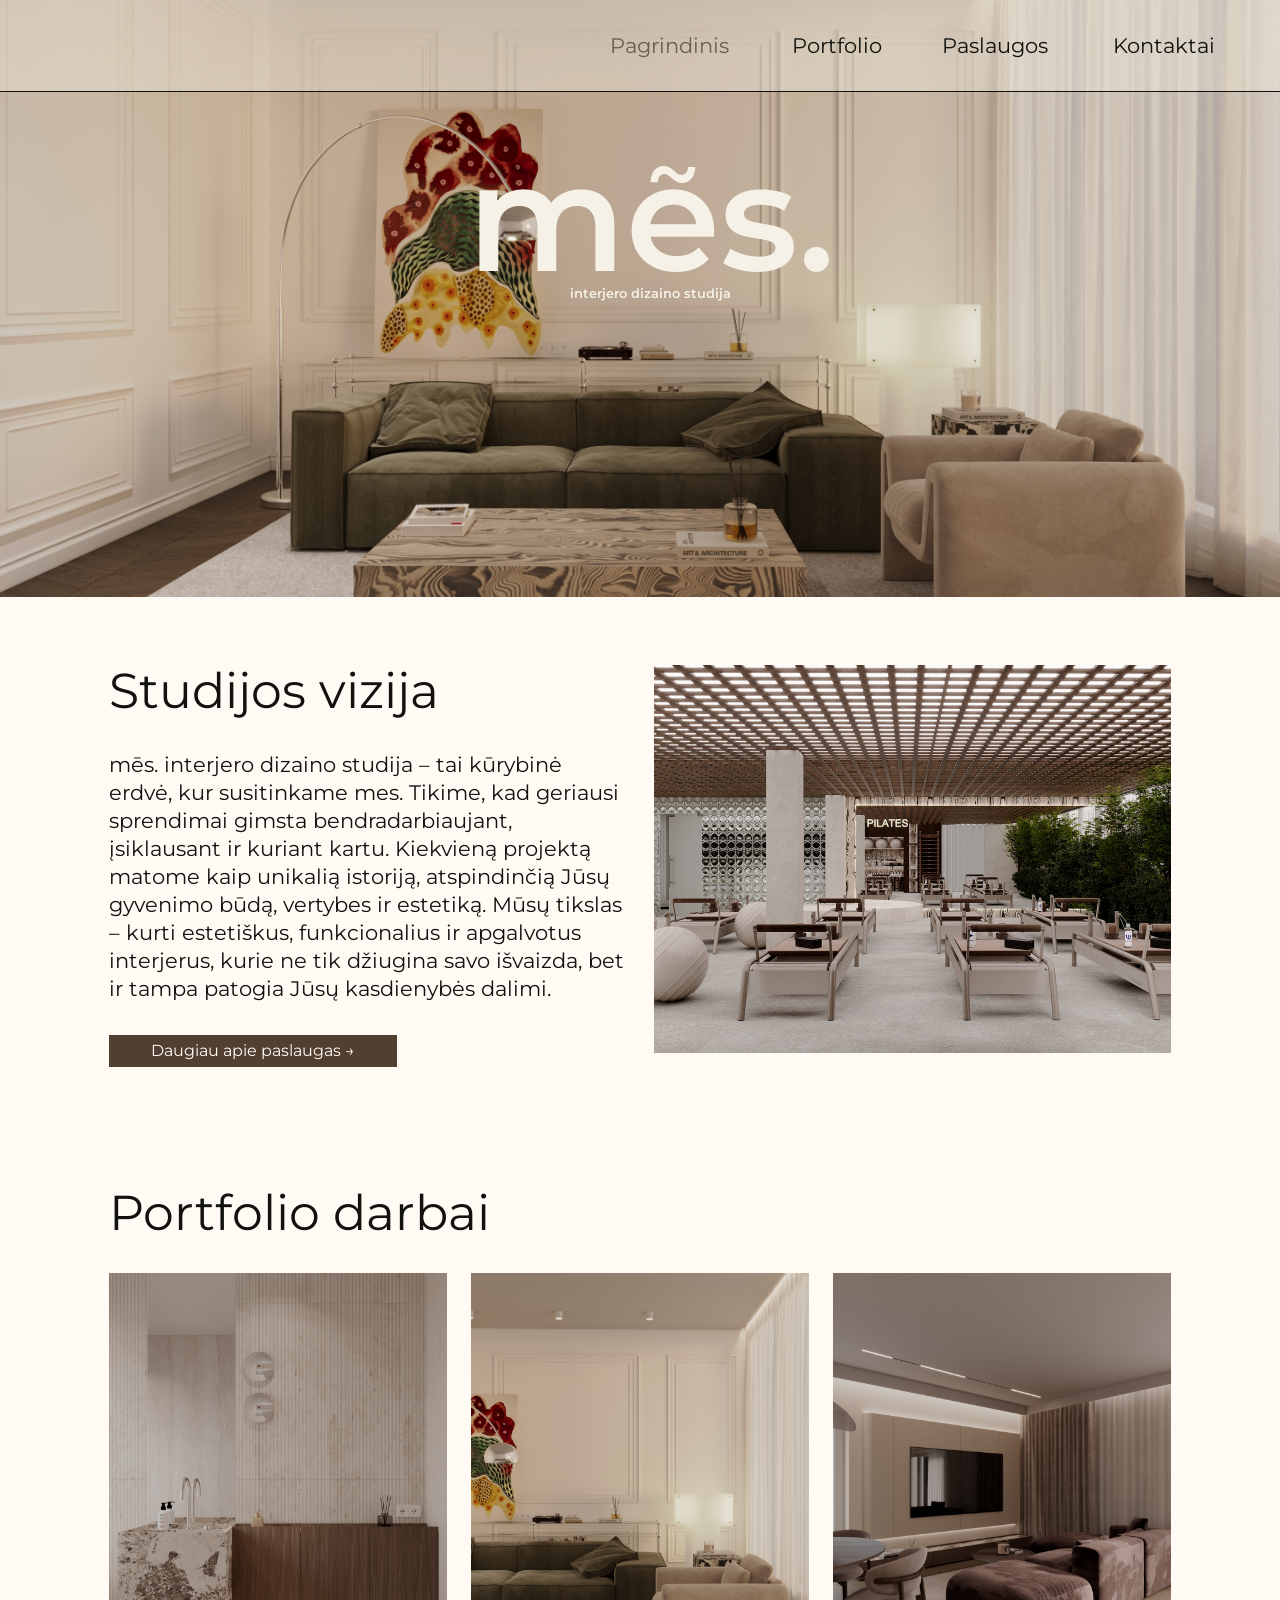
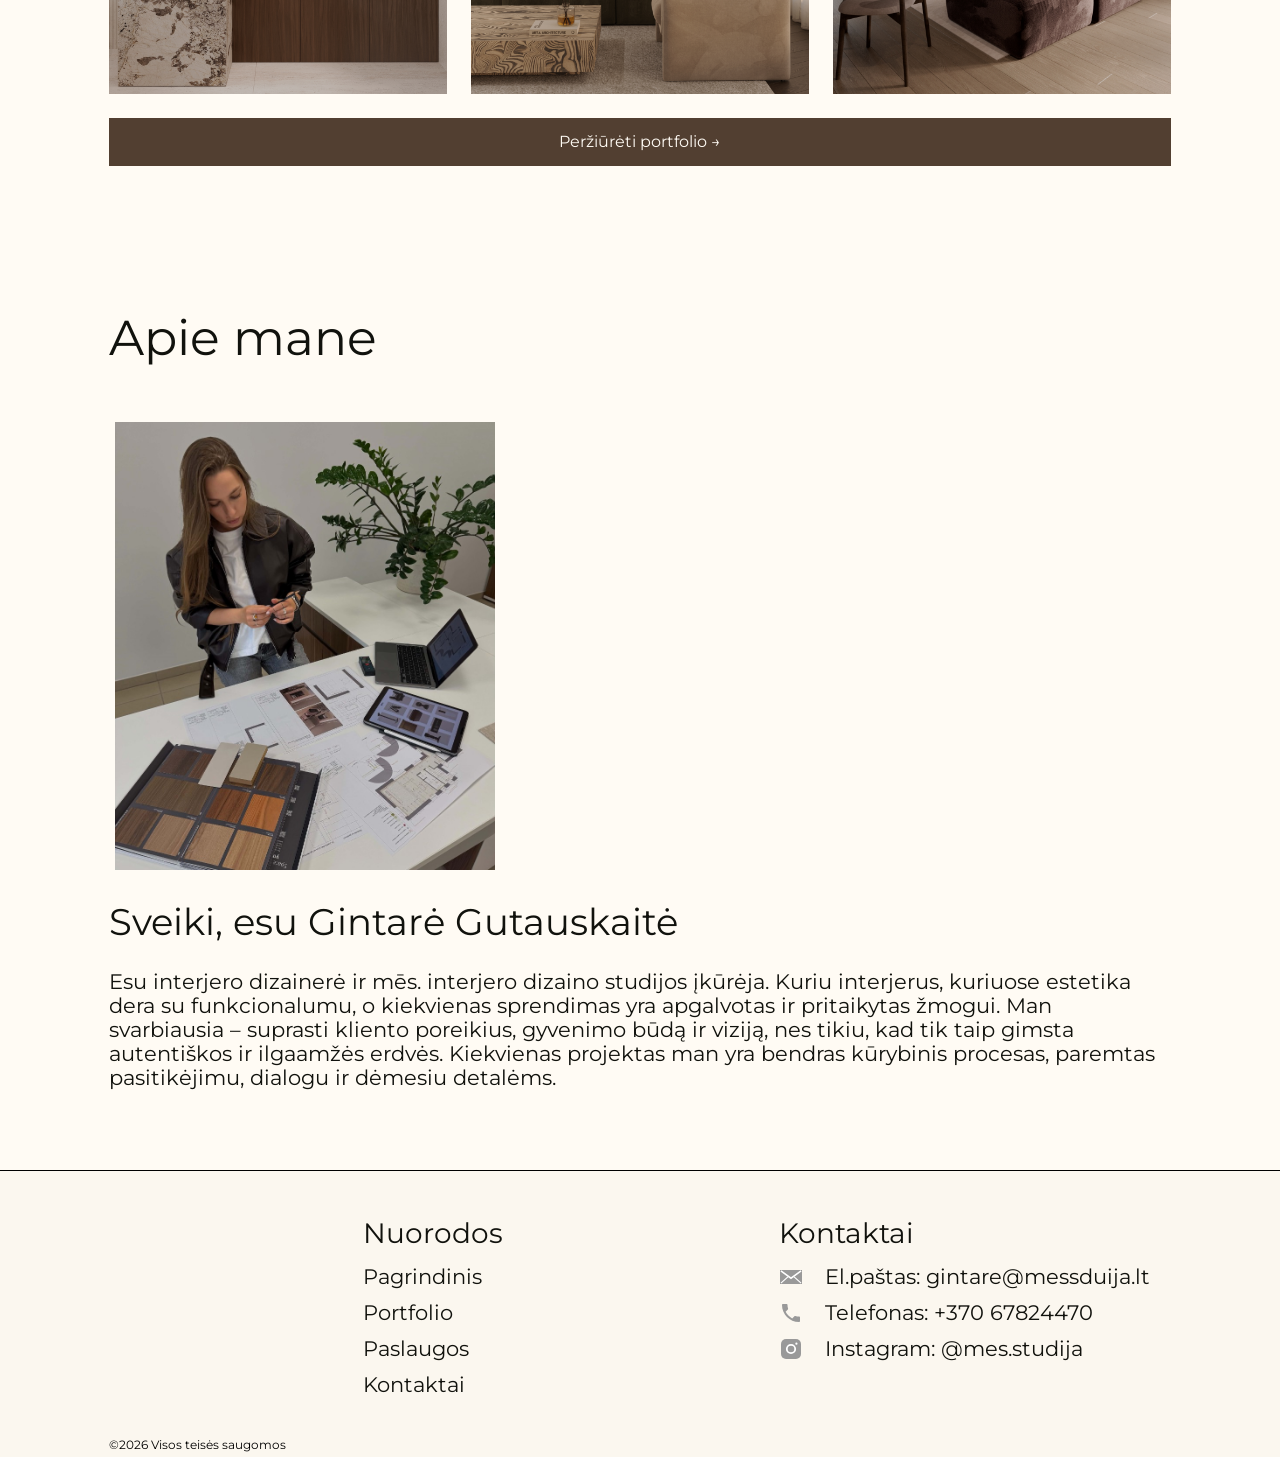
==== index.html @ 36d1dc04 "Initial site upload" ====
<!DOCTYPE html>
<html lang="lt">
<head>
  <meta charset="UTF-8">
  <meta name="viewport" content="width=device-width, initial-scale=1.0">
  <title>mēs. interjero dizaino studija</title>
  <link rel="preconnect" href="https://fonts.googleapis.com">
  <link rel="preconnect" href="https://fonts.gstatic.com" crossorigin>
  <link href="https://fonts.googleapis.com/css2?family=Montserrat:wght@400;500;600&display=swap" rel="stylesheet">
  <link rel="stylesheet" href="css/shared.css">
  <link rel="stylesheet" href="css/home.css">
</head>
<body>
  <div class="page">
    <header class="nav nav--overlay">
      <div class="nav__bar">
        <button class="nav__toggle" type="button" aria-label="Meniu" aria-expanded="false"><span></span></button>
        <nav class="nav__links" aria-label="Pagrindinė navigacija">
          <a href="index.html" class="nav__link nav__link--active">Pagrindinis</a>
          <a href="portfolio.html" class="nav__link">Portfolio</a>
          <a href="paslaugos.html" class="nav__link">Paslaugos</a>
          <a href="kontaktai.html" class="nav__link">Kontaktai</a>
        </nav>
      </div>
      <div class="nav__line"></div>
    </header>

    <section class="hero" aria-label="mēs. interjero dizaino studija">
      <img class="hero__img" src="public/images/home-hero.png" alt="" width="1440" height="672">
      <div class="hero__brand">
        <p class="hero__logo">m<span class="hero__e">e<span class="hero__tilde" aria-hidden="true">˜</span></span>s.</p>
        <p class="hero__tag">interjero dizaino studija</p>
      </div>
    </section>

    <section class="vision">
      <div class="vision__copy">
        <h2 class="vision__heading">Studijos vizija</h2>
        <p class="vision__text">mēs. interjero dizaino studija – tai kūrybinė erdvė, kur susitinkame mes. Tikime, kad geriausi sprendimai gimsta bendradarbiaujant, įsiklausant ir kuriant kartu. Kiekvieną projektą matome kaip unikalią istoriją, atspindinčią Jūsų gyvenimo būdą, vertybes ir estetiką. Mūsų tikslas – kurti estetiškus, funkcionalius ir apgalvotus interjerus, kurie ne tik džiugina savo išvaizda, bet ir tampa patogia Jūsų kasdienybės dalimi.</p>
        <a href="paslaugos.html" class="btn btn--small">Daugiau apie paslaugas →</a>
      </div>
      <img class="vision__image" src="public/images/home-vision.png" alt="Studijos erdvė" width="596" height="388">
    </section>

    <section class="preview">
      <h2 class="preview__heading">Portfolio darbai</h2>
      <div class="preview__block">
        <div class="preview__grid">
          <a href="portfolio.html?i=0" class="preview__item"><img src="public/images/home-port-1.png" alt="Portfolio darbas 1" width="392" height="488"></a>
          <a href="portfolio.html?i=1" class="preview__item"><img src="public/images/home-port-2.png" alt="Portfolio darbas 2" width="392" height="488"></a>
          <a href="portfolio.html?i=2" class="preview__item"><img src="public/images/home-port-3.png" alt="Portfolio darbas 3" width="392" height="488"></a>
        </div>
        <a href="portfolio.html" class="btn btn--bar">Peržiūrėti portfolio →</a>
      </div>
    </section>

    <section class="about">
      <h2 class="about__heading">Apie mane</h2>
      <div class="about__layout">
        <img class="about__photo" src="public/images/home-about.png" alt="Gintarė Gutauskaitė" width="392" height="448">
        <div>
          <h3 class="about__name">Sveiki, esu Gintarė Gutauskaitė</h3>
          <p class="about__bio">Esu interjero dizainerė ir mēs. interjero dizaino studijos įkūrėja. Kuriu interjerus, kuriuose estetika dera su funkcionalumu, o kiekvienas sprendimas yra apgalvotas ir pritaikytas žmogui. Man svarbiausia – suprasti kliento poreikius, gyvenimo būdą ir viziją, nes tikiu, kad tik taip gimsta autentiškos ir ilgaamžės erdvės. Kiekvienas projektas man yra bendras kūrybinis procesas, paremtas pasitikėjimu, dialogu ir dėmesiu detalėms.</p>
        </div>
      </div>
    </section>

    <footer class="footer">
      <div class="footer__line"></div>
      <div class="footer__inner">
        <div class="footer__brand">
          <p class="footer__copyright">©2026 Visos teisės saugomos</p>
        </div>
        <div class="footer__cols">
          <div class="footer__col footer__col--nav">
            <h4 class="footer__title">Nuorodos</h4>
            <nav class="footer__nav">
              <a href="index.html">Pagrindinis</a>
              <a href="portfolio.html">Portfolio</a>
              <a href="paslaugos.html">Paslaugos</a>
              <a href="kontaktai.html">Kontaktai</a>
            </nav>
          </div>
          <div class="footer__col footer__col--contact">
            <h4 class="footer__title">Kontaktai</h4>
            <div class="footer__contacts">
              <div class="footer__contact"><img src="public/images/icon-letter.svg" alt=""><span>El.paštas: gintare@messduija.lt</span></div>
              <div class="footer__contact"><img src="public/images/icon-phone.svg" alt=""><span>Telefonas: +370 67824470</span></div>
              <div class="footer__contact"><img src="public/images/icon-instagram.svg" alt=""><a href="https://www.instagram.com/mes.studija/" target="_blank" rel="noopener noreferrer">Instagram: @mes.studija</a></div>
            </div>
          </div>
        </div>
      </div>
    </footer>
  </div>
  <script src="js/site.js"></script>
</body>
</html>
---- css/shared.css ----
/* Shared shell — measured from the 1:1 Figma frame exports (1440px wide). */
:root {
  --cream: #FFFBF4;
  --sand: #F6F1E7;
  --white: #ffffff;
  --black: #11120D;
  --text: #11120D;
  --brown: #523F31;
  --btn-text: #FFFBF4;
  --rule: #000000;
  --line: #11120D;
  --icon: #999999;
  --input-border: #565449;
  --footer-bg: #FBF9F5;
  --font: "Montserrat", sans-serif;
  --page-w: 1440px;
  /* The design's content column is 1224px at x=109, so the gutters are uneven. */
  --pad-x: 109px;
  --pad-r: 107px;
  --nav-h: 92px;
}

*, *::before, *::after { box-sizing: border-box; margin: 0; padding: 0; }

html { scroll-behavior: smooth; }

body {
  font-family: var(--font);
  font-weight: 400;
  color: var(--text);
  background: var(--cream);
  -webkit-font-smoothing: antialiased;
}

body.modal-open { overflow: hidden; }

img { display: block; max-width: 100%; height: auto; }

.hero__img {
  width: 100%;
  height: 100%;
  object-fit: cover;
  object-position: center;
}
a { color: inherit; text-decoration: none; }
button, input, textarea { font-family: inherit; }

.page {
  position: relative;
  width: 100%;
  max-width: var(--page-w);
  margin: 0 auto;
  background: var(--cream);
  min-height: 100vh;
}

/* Nav — 91px bar plus a full-bleed 1px rule, overlaid on the hero photo */
.nav {
  position: relative;
  z-index: 100;
  display: flex;
  flex-direction: column;
  align-items: stretch;
}

.nav--overlay {
  position: absolute;
  top: 0;
  left: 0;
  right: 0;
  background: rgba(239, 233, 222, 0.415);
}

.nav--static {
  background: var(--cream);
}

.nav__bar {
  display: flex;
  justify-content: flex-end;
  align-items: center;
  height: 91px;
  padding: 1.2px 70.5px 0 var(--pad-x);
}

.nav__links {
  display: flex;
  align-items: center;
  gap: 62px;
}

.nav__link {
  font-size: 21px;
  line-height: 24px;
  white-space: nowrap;
}

/* Figma gives each link a fixed box; the 600px group ends 70.5px from the
   right edge, which is what fixes the "Paslaugos" position. */
.nav__links .nav__link { flex: none; }
.nav__links .nav__link:nth-child(1) { width: 120px; }
.nav__links .nav__link:nth-child(2) { width: 88px; }
.nav__links .nav__link:nth-child(3) { width: 109px; }
.nav__links .nav__link:nth-child(4) { width: 97px; }

.nav__link:hover,
.nav__link--active { opacity: 0.55; }

.nav__line {
  height: 1px;
  background: var(--line);
}

.nav__toggle {
  display: none;
  width: 44px;
  height: 44px;
  border: 0;
  background: transparent;
  cursor: pointer;
  position: relative;
}

.nav__toggle span,
.nav__toggle span::before,
.nav__toggle span::after {
  display: block;
  width: 22px;
  height: 1.5px;
  background: var(--text);
  position: absolute;
  left: 11px;
}

.nav__toggle span { top: 21px; }
.nav__toggle span::before { content: ""; top: -7px; }
.nav__toggle span::after { content: ""; top: 7px; }

/* Buttons */
.btn {
  display: inline-flex;
  align-items: center;
  justify-content: center;
  gap: 13px;
  border: none;
  cursor: pointer;
  font-size: 16px;
  font-weight: 400;
  line-height: 24px;
  letter-spacing: 0;
  color: var(--btn-text);
  background: var(--brown);
  text-align: center;
  flex-shrink: 0;
}

.btn__arrow { width: 24px; height: 8px; flex-shrink: 0; }

.btn--small {
  width: 288px;
  height: 32px;
}

.btn--bar {
  width: 100%;
  height: 48px;
}

.btn--card {
  width: 100%;
  height: 64px;
}

.btn--pill {
  width: 100%;
  height: 32px;
  border-radius: 16px;
}

.btn:hover { background: #3d2e24; }

/* Footer — Figma: 1440x287, column, gap 31 after the 1px rule. */
.footer {
  position: relative;
  height: 287px;
  padding: 31px var(--pad-x) 0;
  background: rgba(246, 241, 231, 0.4);
}

.footer__line {
  position: absolute;
  top: 0;
  left: 0;
  right: 0;
  height: 1px;
  background: var(--rule);
}

.footer__inner {
  display: flex;
  flex-direction: row;
  align-items: flex-end;
  justify-content: space-between;
  width: 100%;
  max-width: 1222px;
  height: 256px;
  margin: 0 auto;
}

.footer__brand {
  display: flex;
  flex-direction: column;
  justify-content: flex-end;
  width: 230px;
  height: 235px;
  flex: 0 1 230px;
}

.footer__cols {
  display: flex;
  flex-direction: row;
  align-items: flex-start;
  gap: 232px;
  width: 808px;
  height: 240px;
  flex: 0 1 808px;
}

.footer__col {
  display: flex;
  flex-direction: column;
  align-items: flex-start;
  gap: 16px;
}

.footer__col--nav { width: 184px; flex: 0 1 184px; }
.footer__col--contact { width: 392px; flex: 1 1 392px; min-width: 0; }

.footer__title {
  font-size: 28px;
  line-height: 32px;
  font-weight: 400;
  margin: 0;
}

.footer__nav,
.footer__contacts {
  display: flex;
  flex-direction: column;
  gap: 12px;
}

.footer__nav a,
.footer__contact {
  font-size: 21px;
  line-height: 24px;
}

.footer__nav a:hover { opacity: 0.6; }

.footer__contact {
  display: flex;
  align-items: center;
  gap: 22px;
}

.footer__contact img {
  width: 24px;
  height: 24px;
  flex-shrink: 0;
}

.footer__copyright {
  font-size: 12px;
  line-height: 24px;
  color: #000000;
}

@media (max-width: 1100px) {
  .footer { height: auto; min-height: 287px; padding: 31px 40px 24px; }
  .footer__inner { height: auto; min-height: 256px; gap: 40px; }
  .footer__cols { width: auto; flex: 1 1 auto; gap: 48px; height: auto; }
  .footer__brand { flex: 0 0 230px; }
}

@media (max-width: 768px) {
  :root { --pad-x: 24px; --pad-r: 24px; }

  .nav__bar { padding-right: var(--pad-x); }
  .nav__toggle { display: block; }

  .nav__links .nav__link:nth-child(n) { width: auto; }

  .nav__links {
    display: none;
    position: absolute;
    top: 100%;
    left: 0;
    right: 0;
    background: var(--cream);
    flex-direction: column;
    align-items: flex-start;
    padding: 16px 24px 24px;
    gap: 16px;
  }

  .nav.is-open .nav__links { display: flex; }

  .footer { padding: 31px var(--pad-x) 32px; }
  .footer__inner { flex-direction: column; align-items: flex-start; gap: 32px; height: auto; }
  .footer__cols { flex-direction: column; width: 100%; gap: 32px; height: auto; }
  .footer__brand { height: auto; }
}
---- css/home.css ----
/* Titulinis — page 1:71 frame 0 */

.hero {
  position: relative;
  width: 100%;
  aspect-ratio: 1440 / 672;
  height: auto;
  overflow: hidden;
  background: #8b8b8b;
  container-type: inline-size;
  container-name: hero;
}

.hero .hero__img {
  position: absolute;
  inset: 0;
  width: 100%;
  height: 100%;
  object-fit: cover;
}

.hero__brand {
  position: absolute;
  inset: 0;
  z-index: 2;
  pointer-events: none;
}

/* Figma Pavadinimas / Group 1 — 432×196.36, 600×122.64 */
.hero__logo {
  position: absolute;
  left: calc(432 / 1440 * 100%);
  top: calc(196.36 / 672 * 100%);
  width: calc(600 / 1440 * 100%);
  font-weight: 600;
  font-size: calc(170 / 1440 * 100cqw);
  line-height: calc(96 / 170);
  text-align: center;
  color: #F6F1E7;
  white-space: nowrap;
}

.hero__e {
  position: relative;
  display: inline-block;
}

/* Tilde is anchored to the e so it stays centered just above that letter */
.hero__tilde {
  position: absolute;
  left: 50%;
  top: 0.08em;
  transform: translateX(-50%);
  font-weight: 500;
  font-size: 0.882em;
  line-height: 0.48;
  color: inherit;
  pointer-events: none;
}

.hero__tag {
  position: absolute;
  left: calc(640 / 1440 * 100%);
  top: calc(311 / 672 * 100%);
  width: calc(183 / 1440 * 100%);
  font-weight: 600;
  font-size: calc(15 / 1440 * 100cqw);
  line-height: calc(40 / 15);
  text-align: center;
  color: #F6F1E7;
  white-space: nowrap;
}

.vision {
  display: grid;
  grid-template-columns: minmax(0, 600px) minmax(0, 596px);
  justify-content: space-between;
  align-items: stretch;
  column-gap: 28px;
  padding: 54px var(--pad-x);
  min-height: 496px;
}

.vision__copy {
  display: flex;
  flex-direction: column;
  align-items: flex-start;
  justify-content: space-between;
  max-width: 600px;
  padding-top: 12px;
}

.vision__heading {
  font-size: 49px;
  line-height: 56px;
  font-weight: 400;
  margin-bottom: 32px;
}

.vision__text {
  font-size: 21px;
  line-height: 28px;
  max-width: 600px;
  margin-bottom: 32px;
}

.vision__copy .btn {
  margin-top: auto;
}

.vision__image {
  width: 100%;
  max-width: 596px;
  height: 388px;
  object-fit: cover;
  justify-self: end;
  align-self: center;
}

.preview {
  padding: 64px var(--pad-x) 80px;
}

.preview__heading {
  font-size: 49px;
  line-height: 56px;
  font-weight: 400;
  color: var(--text);
  margin-bottom: 32px;
}

.preview__block {
  background: transparent;
}

.preview__grid {
  display: grid;
  grid-template-columns: repeat(3, minmax(0, 1fr));
  gap: 24px;
  margin: 0;
  background: transparent;
}

.preview__item {
  width: 100%;
  aspect-ratio: 392 / 488;
  overflow: hidden;
  background: transparent;
  display: block;
}

.preview__item img {
  width: 100%;
  height: 100%;
  object-fit: cover;
  display: block;
}

.preview .btn--bar {
  margin-top: 24px;
  width: 100%;
  height: 48px;
  background: var(--brown);
  color: var(--btn-text);
}

.about {
  padding: 64px var(--pad-x) 80px;
}

.about__heading {
  font-size: 49px;
  line-height: 56px;
  font-weight: 400;
  margin-bottom: 56px;
}

.about__layout {
  display: grid;
  grid-template-columns: 392px 1fr;
  gap: 80px;
  align-items: center;
  padding-left: 104px;
}

.about__photo {
  width: 392px;
  height: 448px;
  object-fit: contain;
}

.about__name {
  font-size: 37px;
  line-height: 40px;
  font-weight: 400;
  margin-bottom: 28px;
}

.about__bio {
  font-size: 21px;
  line-height: 24px;
}

@media (max-width: 1320px) {
  .about__layout { grid-template-columns: 1fr; gap: 32px; padding-left: 0; }
  .about__photo { width: 100%; max-width: 392px; height: auto; aspect-ratio: 392 / 448; }
}

@media (max-width: 1100px) {
  .vision {
    padding-left: 48px;
    padding-right: 48px;
  }

  .vision__heading { font-size: 40px; line-height: 48px; }
  .vision__text { font-size: 18px; line-height: 26px; }
  .vision__image { height: auto; aspect-ratio: 596 / 388; }
}

@media (max-width: 768px) {
  .vision {
    grid-template-columns: 1fr;
    min-height: 0;
    padding: 40px var(--pad-x);
    row-gap: 32px;
  }
  .vision__copy { padding-top: 0; max-width: none; }
  .vision__image { justify-self: stretch; max-width: none; }
  .preview { padding: 40px var(--pad-x) 56px; }
  .preview__heading { font-size: 32px; line-height: 40px; margin-bottom: 24px; }
  .preview__grid { gap: 8px; }
  .preview .btn--bar { margin-top: 8px; height: 40px; font-size: 14px; }
  .vision__heading,
  .about__heading { font-size: 32px; line-height: 40px; }
  .about__name { font-size: 28px; line-height: 32px; }
}
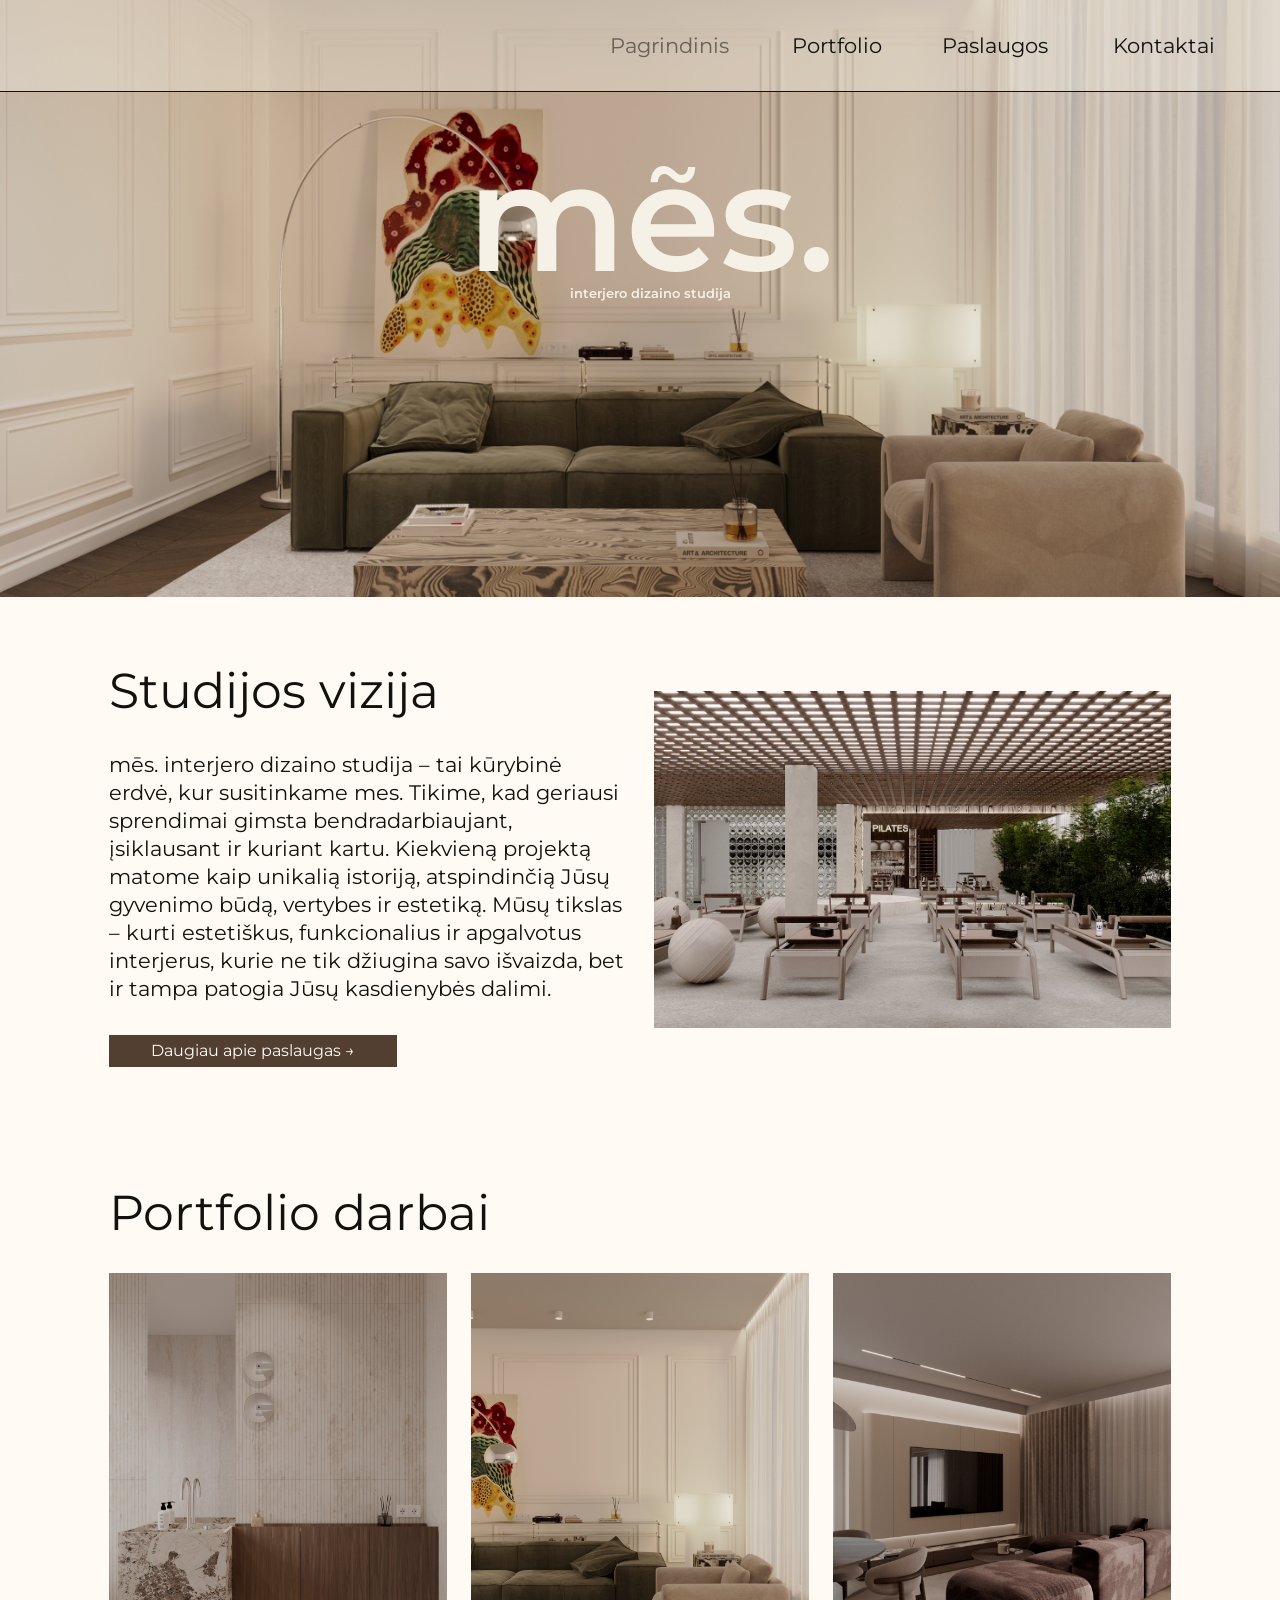
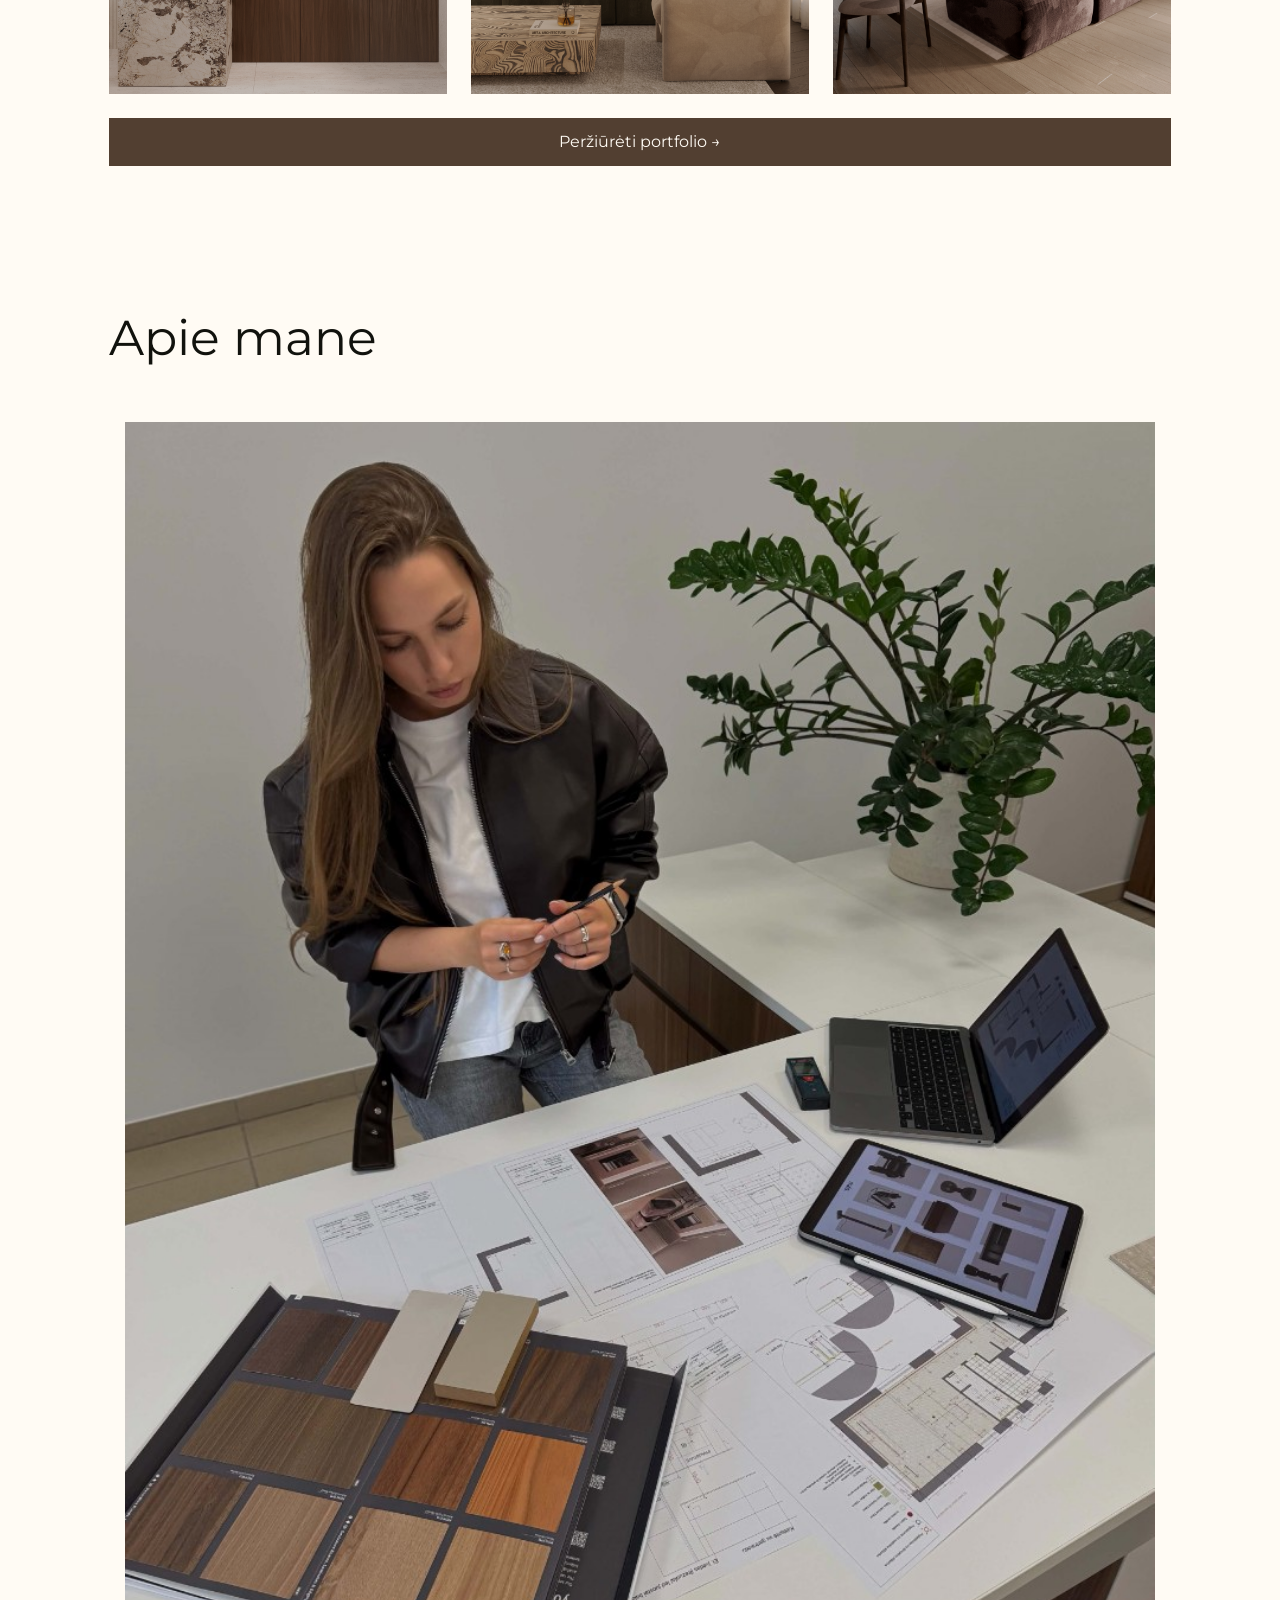
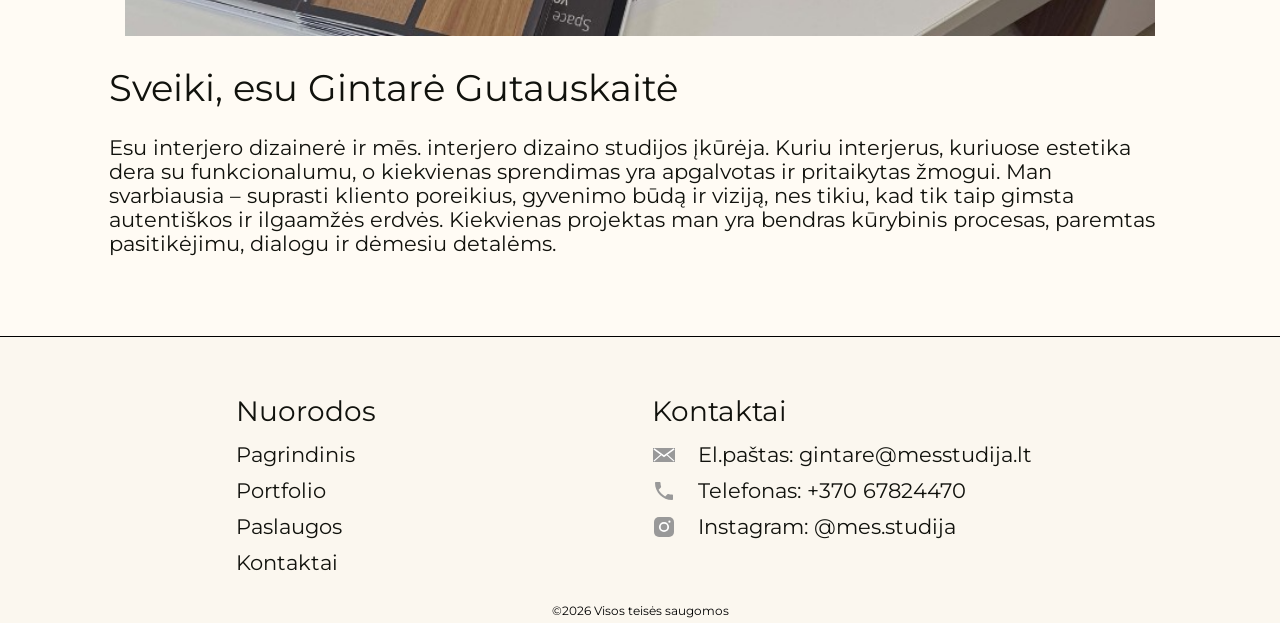
==== commit 10152fc4: "Update contact email to gintare@messtudija.lt and add Lithuanian edit guide. Co-authored-by: Cursor " ====
--- a/index.html
+++ b/index.html
@@ -3,6 +3,10 @@
 <head>
   <meta charset="UTF-8">
   <meta name="viewport" content="width=device-width, initial-scale=1.0">
+  <link rel="icon" href="favicon.svg" type="image/svg+xml">
+  <link rel="icon" href="favicon-32.png" type="image/png" sizes="32x32">
+  <link rel="icon" href="favicon.png" type="image/png" sizes="512x512">
+  <link rel="apple-touch-icon" href="apple-touch-icon.png">
   <title>mēs. interjero dizaino studija</title>
   <link rel="preconnect" href="https://fonts.googleapis.com">
   <link rel="preconnect" href="https://fonts.gstatic.com" crossorigin>
@@ -84,7 +88,7 @@
           <div class="footer__col footer__col--contact">
             <h4 class="footer__title">Kontaktai</h4>
             <div class="footer__contacts">
-              <div class="footer__contact"><img src="public/images/icon-letter.svg" alt=""><span>El.paštas: gintare@messduija.lt</span></div>
+              <div class="footer__contact"><img src="public/images/icon-letter.svg" alt=""><span>El.paštas: gintare@messtudija.lt</span></div>
               <div class="footer__contact"><img src="public/images/icon-phone.svg" alt=""><span>Telefonas: +370 67824470</span></div>
               <div class="footer__contact"><img src="public/images/icon-instagram.svg" alt=""><a href="https://www.instagram.com/mes.studija/" target="_blank" rel="noopener noreferrer">Instagram: @mes.studija</a></div>
             </div>
--- a/css/shared.css
+++ b/css/shared.css
@@ -30,13 +30,15 @@
   color: var(--text);
   background: var(--cream);
   -webkit-font-smoothing: antialiased;
+  overflow-x: hidden;
 }
 
 body.modal-open { overflow: hidden; }
 
-img { display: block; max-width: 100%; height: auto; }
+img:not(.hero__img) { display: block; max-width: 100%; height: auto; }
 
 .hero__img {
+  display: block;
   width: 100%;
   height: 100%;
   object-fit: cover;
@@ -52,6 +54,19 @@
   margin: 0 auto;
   background: var(--cream);
   min-height: 100vh;
+}
+
+/* Break out of the 1440px canvas — full viewport width on large screens */
+.page > .hero,
+.page > .services-hero,
+.page > .portfolio-hero,
+.page > .contact-hero,
+.page > .footer,
+.page > .nav.nav--overlay {
+  width: 100vw;
+  max-width: none;
+  margin-left: calc(50% - 50vw);
+  margin-right: calc(50% - 50vw);
 }
 
 /* Nav — 91px bar plus a full-bleed 1px rule, overlaid on the hero photo */
@@ -197,33 +212,50 @@
 }
 
 .footer__inner {
-  display: flex;
-  flex-direction: row;
-  align-items: flex-end;
-  justify-content: space-between;
-  width: 100%;
-  max-width: 1222px;
+  position: relative;
+  display: flex;
+  flex-direction: column;
+  align-items: center;
+  justify-content: flex-end;
+  gap: 24px;
+  width: 100%;
+  max-width: var(--page-w);
   height: 256px;
   margin: 0 auto;
+  padding: 0 var(--pad-x);
 }
 
 .footer__brand {
-  display: flex;
-  flex-direction: column;
+  order: 2;
+  position: static;
+  display: flex;
+  flex-direction: column;
+  align-items: center;
   justify-content: flex-end;
-  width: 230px;
-  height: 235px;
-  flex: 0 1 230px;
+  width: 100%;
+  height: auto;
+  flex: none;
+}
+
+.footer__copyright {
+  font-size: 12px;
+  line-height: 24px;
+  color: #000000;
+  text-align: center;
+  width: 100%;
 }
 
 .footer__cols {
+  order: 1;
   display: flex;
   flex-direction: row;
   align-items: flex-start;
+  justify-content: center;
   gap: 232px;
-  width: 808px;
-  height: 240px;
-  flex: 0 1 808px;
+  width: auto;
+  height: auto;
+  flex: 0 0 auto;
+  margin: 0 auto;
 }
 
 .footer__col {
@@ -270,24 +302,34 @@
   flex-shrink: 0;
 }
 
-.footer__copyright {
-  font-size: 12px;
-  line-height: 24px;
-  color: #000000;
-}
-
 @media (max-width: 1100px) {
   .footer { height: auto; min-height: 287px; padding: 31px 40px 24px; }
-  .footer__inner { height: auto; min-height: 256px; gap: 40px; }
-  .footer__cols { width: auto; flex: 1 1 auto; gap: 48px; height: auto; }
-  .footer__brand { flex: 0 0 230px; }
+  .footer__inner { height: auto; min-height: 256px; gap: 40px; padding: 0; }
+  .footer__cols { gap: 48px; height: auto; }
 }
 
 @media (max-width: 768px) {
   :root { --pad-x: 24px; --pad-r: 24px; }
 
-  .nav__bar { padding-right: var(--pad-x); }
-  .nav__toggle { display: block; }
+  .nav__bar {
+    height: 36px;
+    padding: 0 var(--pad-x);
+  }
+
+  .nav__toggle {
+    display: block;
+    width: 36px;
+    height: 36px;
+  }
+
+  .nav__toggle span {
+    top: 50%;
+    left: 7px;
+    transform: translateY(-50%);
+  }
+
+  .nav__toggle span::before { top: -6px; }
+  .nav__toggle span::after { top: 6px; }
 
   .nav__links .nav__link:nth-child(n) { width: auto; }
 
@@ -307,7 +349,13 @@
   .nav.is-open .nav__links { display: flex; }
 
   .footer { padding: 31px var(--pad-x) 32px; }
-  .footer__inner { flex-direction: column; align-items: flex-start; gap: 32px; height: auto; }
-  .footer__cols { flex-direction: column; width: 100%; gap: 32px; height: auto; }
-  .footer__brand { height: auto; }
-}
+  .footer__inner {
+    align-items: center;
+    justify-content: flex-start;
+    gap: 32px;
+    height: auto;
+    padding: 0;
+  }
+  .footer__brand { order: 2; width: 100%; }
+  .footer__cols { order: 1; flex-direction: column; width: 100%; gap: 32px; height: auto; margin: 0; align-items: flex-start; }
+}
--- a/css/home.css
+++ b/css/home.css
@@ -2,7 +2,6 @@
 
 .hero {
   position: relative;
-  width: 100%;
   aspect-ratio: 1440 / 672;
   height: auto;
   overflow: hidden;
@@ -233,4 +232,54 @@
   .vision__heading,
   .about__heading { font-size: 32px; line-height: 40px; }
   .about__name { font-size: 28px; line-height: 32px; }
-}
+
+  .hero__brand {
+    display: flex;
+    flex-direction: column;
+    align-items: center;
+    justify-content: center;
+    padding-top: 0;
+  }
+
+  .hero__logo,
+  .hero__tag {
+    position: static;
+    left: auto;
+    top: auto;
+    width: auto;
+    transform: none;
+  }
+
+  .hero__tag {
+    margin-top: 8px;
+  }
+}
+
+@media (min-width: 1441px) {
+  .hero__brand {
+    display: flex;
+    flex-direction: column;
+    align-items: center;
+    justify-content: center;
+  }
+
+  .hero__logo,
+  .hero__tag {
+    position: static;
+    left: auto;
+    top: auto;
+    width: auto;
+    transform: none;
+  }
+
+  .hero__logo {
+    font-size: 170px;
+    line-height: 96px;
+  }
+
+  .hero__tag {
+    margin-top: 8px;
+    font-size: 15px;
+    line-height: 40px;
+  }
+}
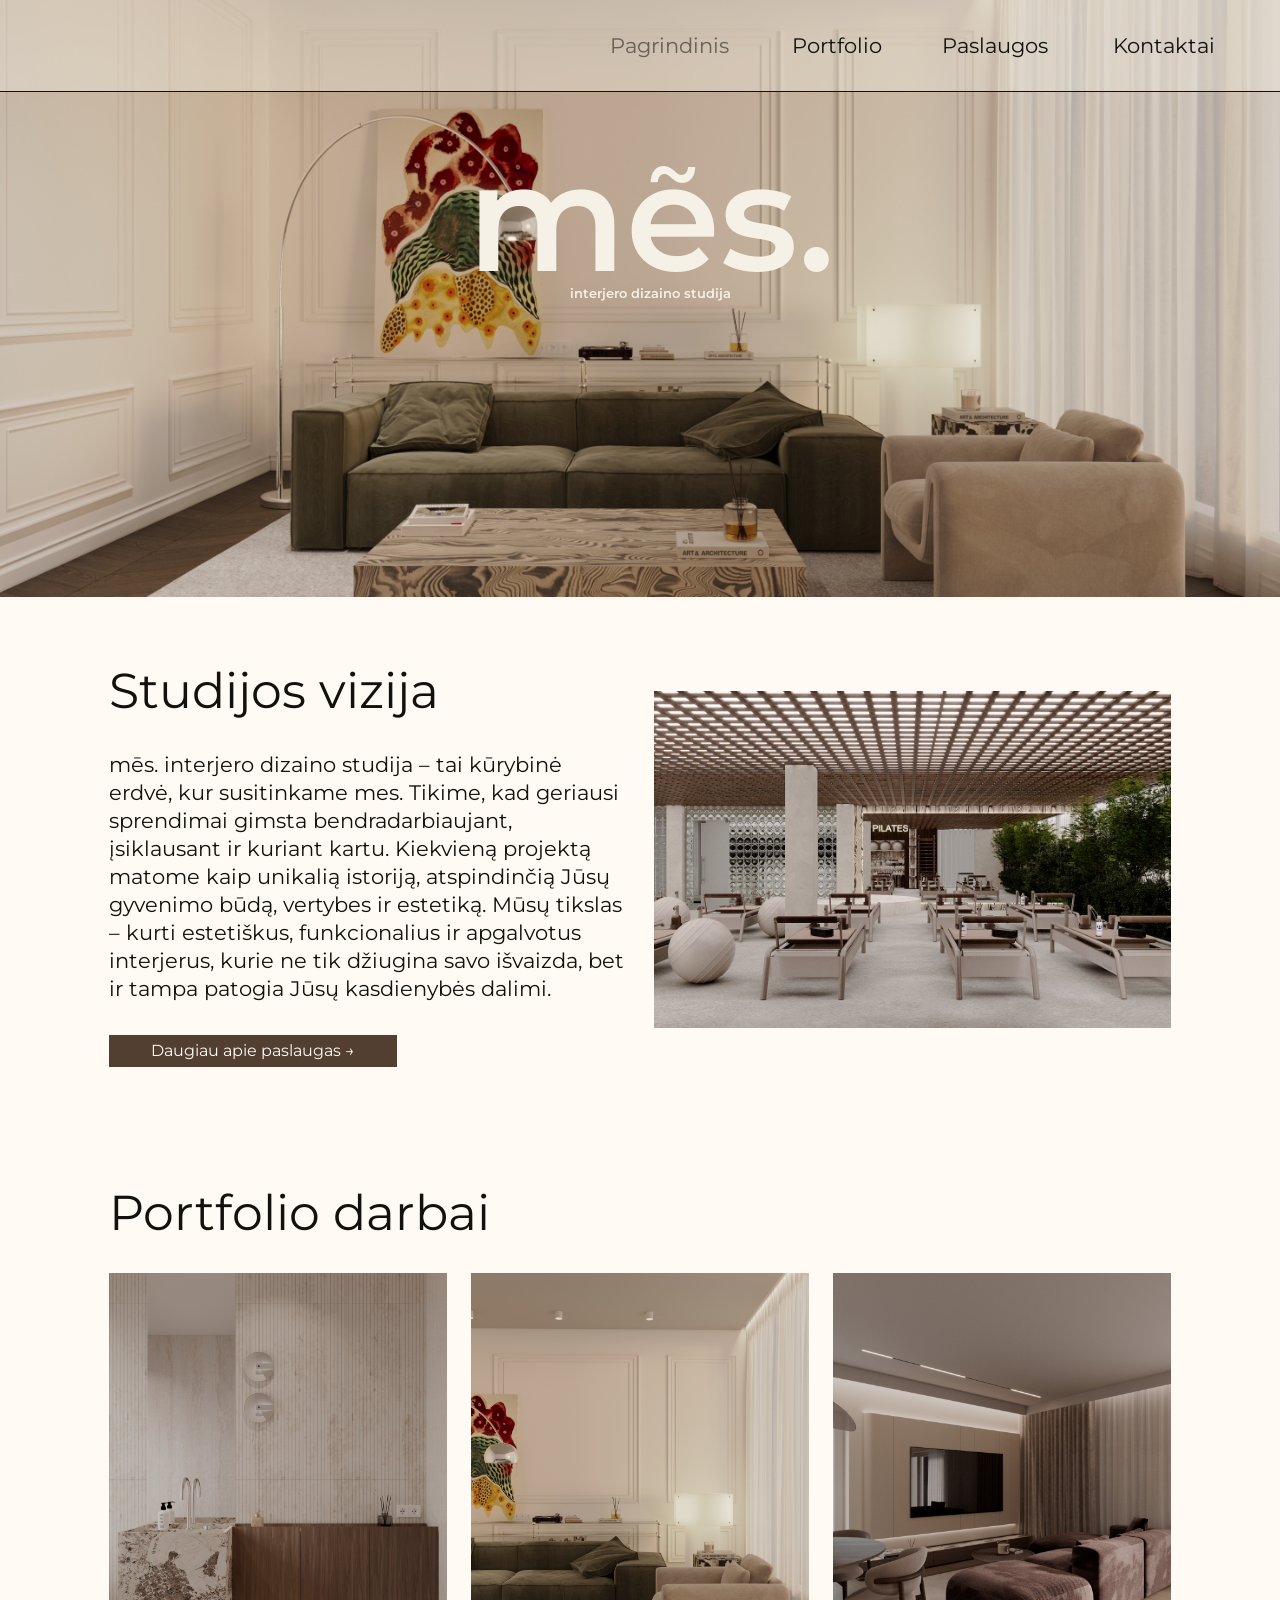
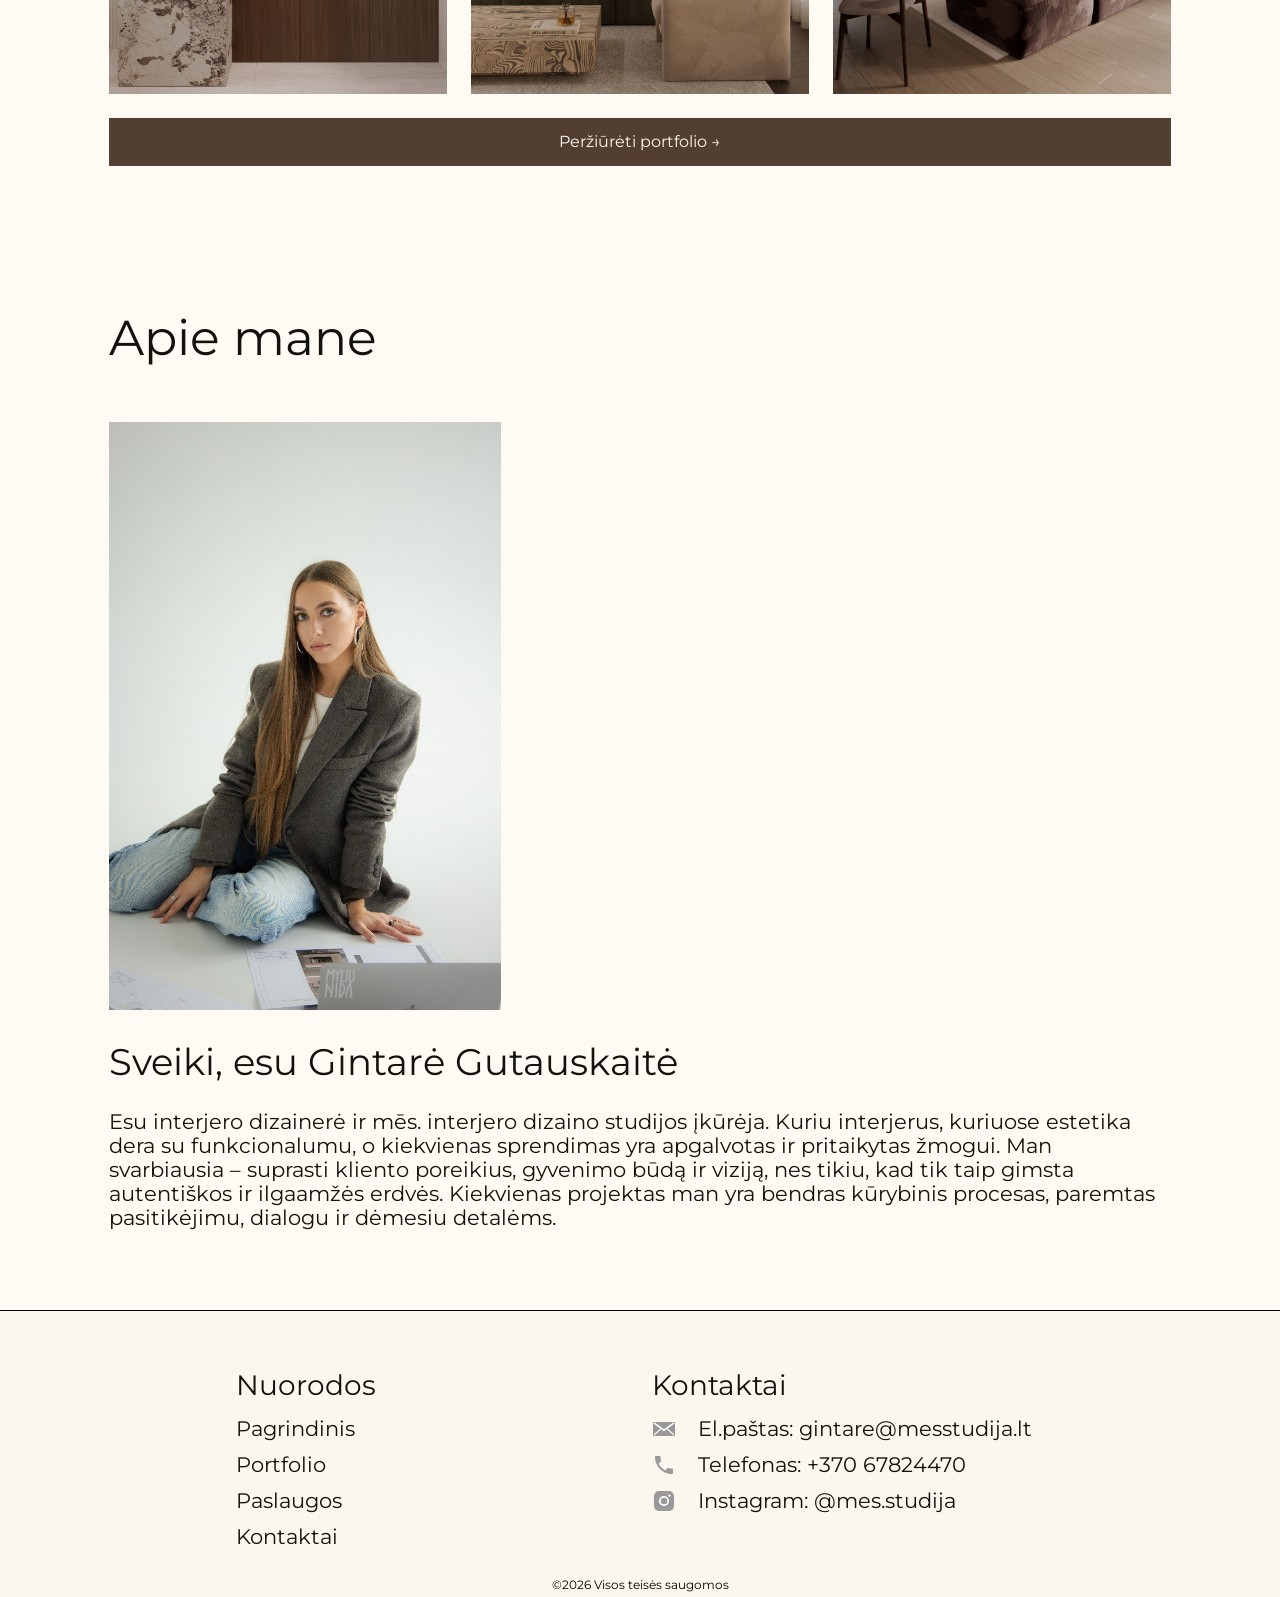
==== commit a91fa67f: "Raise Midi and Kūrybinis starting prices and replace the homepage about portrait. Co-authored-by: Cu" ====
--- a/index.html
+++ b/index.html
@@ -61,7 +61,7 @@
     <section class="about">
       <h2 class="about__heading">Apie mane</h2>
       <div class="about__layout">
-        <img class="about__photo" src="public/images/home-about.png" alt="Gintarė Gutauskaitė" width="392" height="448">
+        <img class="about__photo" src="public/images/home-about.jpg" alt="Gintarė Gutauskaitė" width="392" height="588">
         <div>
           <h3 class="about__name">Sveiki, esu Gintarė Gutauskaitė</h3>
           <p class="about__bio">Esu interjero dizainerė ir mēs. interjero dizaino studijos įkūrėja. Kuriu interjerus, kuriuose estetika dera su funkcionalumu, o kiekvienas sprendimas yra apgalvotas ir pritaikytas žmogui. Man svarbiausia – suprasti kliento poreikius, gyvenimo būdą ir viziją, nes tikiu, kad tik taip gimsta autentiškos ir ilgaamžės erdvės. Kiekvienas projektas man yra bendras kūrybinis procesas, paremtas pasitikėjimu, dialogu ir dėmesiu detalėms.</p>
--- a/css/home.css
+++ b/css/home.css
@@ -182,9 +182,11 @@
   padding-left: 104px;
 }
 
-.about__photo {
+img.about__photo {
   width: 392px;
-  height: 448px;
+  max-width: 392px;
+  height: auto;
+  aspect-ratio: 683 / 1024;
   object-fit: contain;
 }
 
@@ -202,7 +204,7 @@
 
 @media (max-width: 1320px) {
   .about__layout { grid-template-columns: 1fr; gap: 32px; padding-left: 0; }
-  .about__photo { width: 100%; max-width: 392px; height: auto; aspect-ratio: 392 / 448; }
+  img.about__photo { width: 100%; max-width: 392px; height: auto; aspect-ratio: 683 / 1024; }
 }
 
 @media (max-width: 1100px) {
